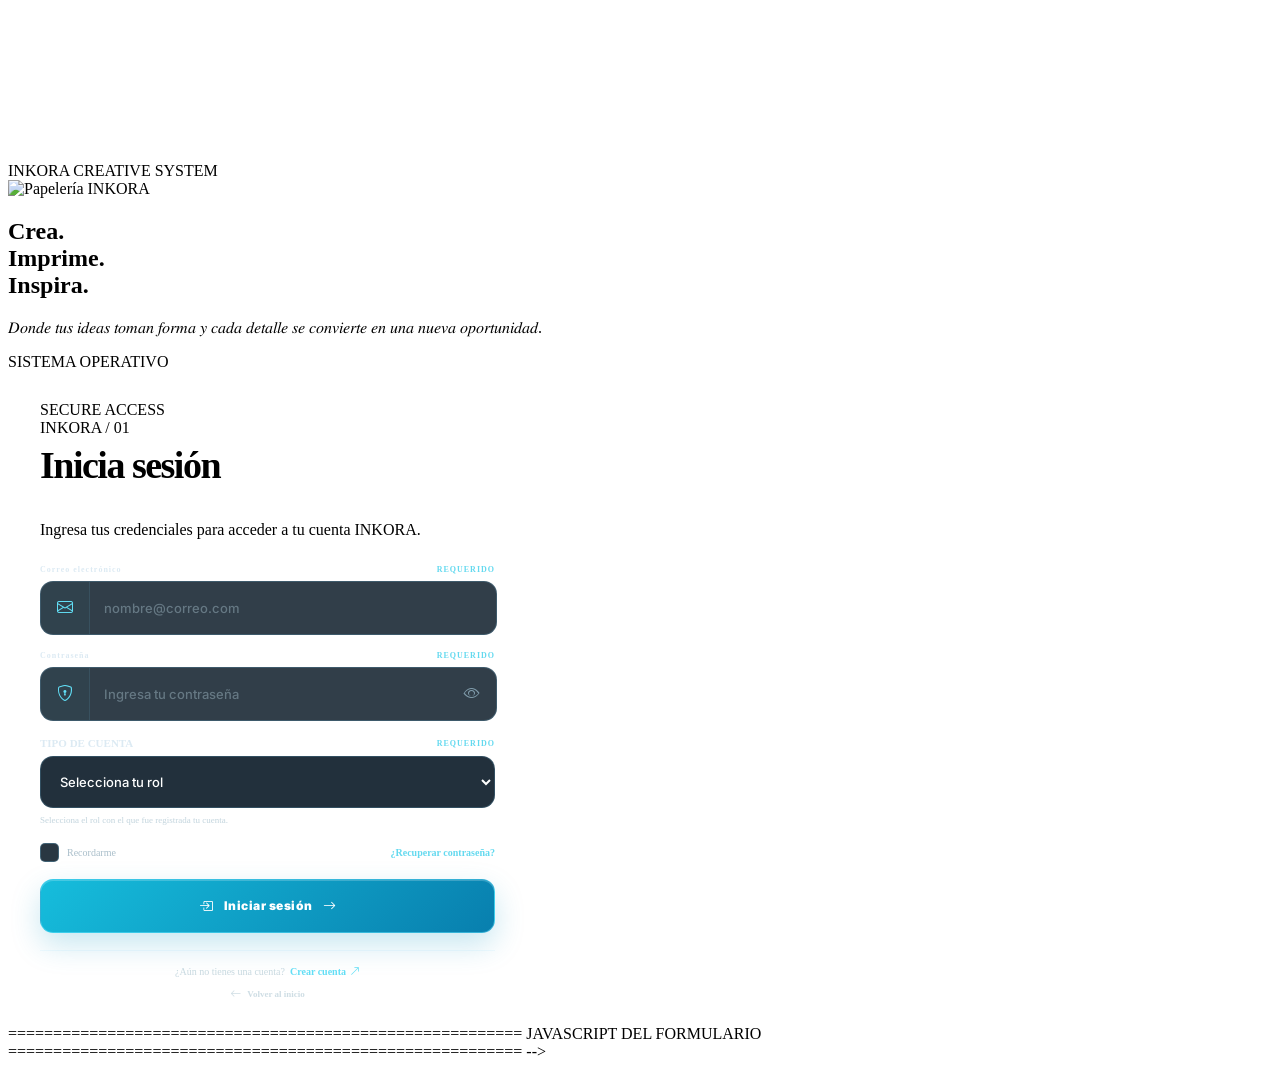
==== Vistas/Account/Login.html @ b0b5e4fa "LOGIN INKORA" ====
<!DOCTYPE html>

<html lang="es">

<head>

    <meta charset="utf-8" />

    <meta name="viewport" content="width=device-width, initial-scale=1.0" />

    <title>INKORA | Iniciar sesión</title>



    <link rel="preconnect" href="https://fonts.googleapis.com" />

    <link rel="preconnect" href="https://fonts.gstatic.com" />

    <link href="https://fonts.googleapis.com/css2?family=Inter:wght@400;500;600;700;800;900&display=swap"
        rel="stylesheet" />



    <link rel="stylesheet" href="https://cdn.jsdelivr.net/npm/bootstrap-icons@1.11.3/font/bootstrap-icons.min.css" />



    <link rel="stylesheet" href="../../Assets/css/login.css" />



    <style>
        .login-card {

            width: 100%;
            max-width: 455px;

            padding: 30px 32px 25px;

            border-radius: 24px;

        }



        .login-header {

            margin-bottom: 22px;

        }

        .login-header h1 {

            margin-top: 6px;

            font-size: 38px;

            font-weight: 900;

            letter-spacing: -1.5px;

        }

        .login-header p {

            margin-top: 8px;

            line-height: 1.55;

        }




        .login-success {

            display: flex;

            align-items: center;

            gap: 10px;

            margin-bottom: 18px;

            padding: 12px 14px;

            border-radius: 12px;

            background: rgba(34, 197, 94, .10);

            border: 1px solid rgba(34, 197, 94, .25);

            color: #bbf7d0;

            font-size: 12px;

        }




        .login-error {

            margin-bottom: 18px;

            padding: 12px 14px;

            border-radius: 12px;

            background: rgba(239, 68, 68, .10);

            border: 1px solid rgba(239, 68, 68, .25);

            color: #fecaca;

            font-size: 12px;

        }

        .login-error ul {

            margin: 0;

            padding-left: 18px;

        }




        .form-group {

            margin-bottom: 16px;

        }


        .form-group>label,
        .password-label-row label {

            display: flex;

            justify-content: space-between;

            align-items: center;

            width: 100%;

            margin-bottom: 7px;

            color: #dceaf3;

            font-size: 11px;

            font-weight: 800;

            letter-spacing: .3px;

        }


        .form-group>label span,
        .password-label-row label span {

            color: #63d9ef;

            font-size: 8px;

            font-weight: 800;

            letter-spacing: 1px;

        }




        .input-wrapper {

            position: relative;

            width: 100%;

            height: 52px;

            display: flex;

            align-items: center;

            overflow: hidden;

            border: 1px solid rgba(125, 211, 252, .19);

            border-radius: 13px;

            background: rgba(4, 20, 34, .82);

            transition: all .25s ease;

        }


        .input-wrapper:hover {

            border-color: rgba(125, 211, 252, .35);

        }


        .input-wrapper:focus-within {

            border-color: #31d8f5;

            box-shadow:
                0 0 0 3px rgba(49, 216, 245, .08),
                0 0 25px rgba(49, 216, 245, .07);

        }




        .input-icon-box {

            width: 48px;

            min-width: 48px;

            height: 100%;

            display: flex;

            align-items: center;

            justify-content: center;

            color: #62dff6;

            font-size: 16px;

            border-right: 1px solid rgba(125, 211, 252, .10);

            background: rgba(34, 211, 238, .025);

        }




        .input-content {

            flex: 1;

            height: 100%;

            display: flex;

            align-items: center;

        }


        .inkora-input {

            width: 100%;

            height: 100%;

            border: 0;

            outline: none;

            padding: 0 14px;

            background: transparent;

            color: #ffffff;

            font-family: "Inter", sans-serif;

            font-size: 13px;

            font-weight: 500;

        }


        .inkora-input::placeholder {

            color: rgba(174, 199, 211, .42);

        }




        .password-button {

            width: 48px;

            height: 100%;

            display: flex;

            align-items: center;

            justify-content: center;

            border: 0;

            background: transparent;

            color: #7f9baa;

            cursor: pointer;

            transition: .2s;

        }


        .password-button:hover {

            color: #61e1f7;

        }


        .password-button i {

            font-size: 16px;

        }



        .field-error {

            display: block;

            margin-top: 5px;

            color: #ff8e9f;

            font-size: 9px;

            font-weight: 600;

        }




        .role-box {

            margin-top: 4px;

            margin-bottom: 16px;

        }


        .role-box>label {

            display: flex;

            align-items: center;

            justify-content: space-between;

            margin-bottom: 7px;

            color: #dceaf3;

            font-size: 11px;

            font-weight: 800;

        }


        .role-box>label span:last-child {

            color: #63d9ef;

            font-size: 8px;

            letter-spacing: 1px;

        }


        .role-select {

            width: 100%;

            height: 52px;

            padding: 0 15px;

            border: 1px solid rgba(125, 211, 252, .19);

            border-radius: 13px;

            outline: none;

            background: rgba(4, 20, 34, .88);

            color: #ffffff;

            font-family: "Inter", sans-serif;

            font-size: 13px;

            font-weight: 500;

            cursor: pointer;

            transition: .25s;

        }


        .role-select:hover {

            border-color: rgba(125, 211, 252, .35);

        }


        .role-select:focus {

            border-color: #31d8f5;

            box-shadow: 0 0 0 3px rgba(49, 216, 245, .08);

        }


        .role-select option {

            background: #071b2d;

            color: white;

        }


        .role-help {

            display: block;

            margin-top: 6px;

            color: rgba(154, 184, 198, .60);

            font-size: 9px;

            line-height: 1.4;

        }



        .login-options {

            display: flex;

            align-items: center;

            justify-content: space-between;

            gap: 10px;

            margin-top: 2px;

            margin-bottom: 17px;

        }


        .remember-option {

            display: flex;

            align-items: center;

            gap: 8px;

            cursor: pointer;

            color: #a9beca;

            font-size: 10px;

            user-select: none;

        }


        .remember-checkbox {

            position: absolute;

            opacity: 0;

            pointer-events: none;

        }


        .custom-check {

            width: 17px;

            height: 17px;

            min-width: 17px;

            display: flex;

            align-items: center;

            justify-content: center;

            border: 1px solid rgba(125, 211, 252, .28);

            border-radius: 5px;

            background: rgba(4, 20, 34, .85);

            transition: .2s;

        }


        .custom-check i {

            display: none;

            color: #06141f;

            font-size: 11px;

            font-weight: 900;

        }


        .remember-checkbox:checked+.custom-check {

            border-color: #45dff8;

            background: #45dff8;

            box-shadow: 0 0 12px rgba(69, 223, 248, .20);

        }


        .remember-checkbox:checked+.custom-check i {

            display: block;

        }


        .remember-text {

            white-space: nowrap;

        }




        .forgot-password {

            color: #63d9ef;

            text-decoration: none;

            font-size: 10px;

            font-weight: 700;

            transition: .2s;

        }


        .forgot-password:hover {

            color: #ffffff;

            text-decoration: none;

        }




        .login-submit {

            position: relative;

            width: 100%;

            height: 54px;

            display: flex;

            align-items: center;

            justify-content: center;

            gap: 10px;

            overflow: hidden;

            border: 1px solid rgba(108, 229, 255, .45);

            border-radius: 13px;

            background:
                linear-gradient(135deg,
                    #16bddc,
                    #087fae);

            color: #ffffff;

            font-family: "Inter", sans-serif;

            font-size: 12px;

            font-weight: 900;

            letter-spacing: .5px;

            cursor: pointer;

            box-shadow:
                0 12px 30px rgba(0, 145, 190, .22),
                inset 0 1px 0 rgba(255, 255, 255, .20);

            transition: all .25s ease;

        }


        .login-submit::before {

            content: "";

            position: absolute;

            inset: 0;

            background:
                linear-gradient(100deg,
                    transparent 20%,
                    rgba(255, 255, 255, .16) 50%,
                    transparent 80%);

            transform: translateX(-100%);

            transition: .55s;

        }


        .login-submit:hover {

            transform: translateY(-2px);

            border-color: rgba(150, 240, 255, .75);

            box-shadow:
                0 16px 35px rgba(0, 145, 190, .32),
                0 0 25px rgba(49, 216, 245, .12);

        }


        .login-submit:hover::before {

            transform: translateX(100%);

        }


        .login-submit:active {

            transform: translateY(0);

        }


        .button-icon,
        .button-text,
        .button-arrow {

            position: relative;

            z-index: 2;

        }


        .button-icon {

            display: flex;

            align-items: center;

            justify-content: center;

            font-size: 14px;

        }


        .button-arrow {

            display: flex;

            align-items: center;

            justify-content: center;

            font-size: 13px;

        }




        .register-link {

            display: flex;

            align-items: center;

            justify-content: center;

            flex-wrap: wrap;

            gap: 5px;

            margin-top: 17px;

            padding-top: 15px;

            border-top: 1px solid rgba(125, 211, 252, .10);

            color: rgba(166, 193, 205, .62);

            font-size: 10px;

        }


        .register-link a {

            display: inline-flex;

            align-items: center;

            gap: 4px;

            color: #62dff6;

            text-decoration: none;

            font-weight: 800;

            transition: .2s;

        }


        .register-link a:hover {

            color: #ffffff;

        }




        .back-home {

            display: flex;

            align-items: center;

            justify-content: center;

            gap: 6px;

            margin-top: 11px;

            color: rgba(166, 193, 205, .55);

            text-decoration: none;

            font-size: 9px;

            font-weight: 600;

            transition: .2s;

        }


        .back-home:hover {

            color: #62dff6;

        }


        .back-home i {

            font-size: 11px;

        }



        .login-footer {

            margin-top: 13px;

            padding-top: 11px;

            border-top: 1px solid rgba(125, 211, 252, .07);

        }




        @media (max-width: 650px) {

            .login-card {

                max-width: 100%;

                padding: 26px 20px 22px;

            }

            .login-header h1 {

                font-size: 32px;

            }

        }


        @media (max-width: 430px) {

            .login-card {

                padding: 23px 17px 20px;

                border-radius: 20px;

            }

            .login-header h1 {

                font-size: 29px;

            }

            .input-wrapper,
            .role-select {

                height: 49px;

            }

            .login-submit {

                height: 51px;

            }

            .login-options {

                align-items: flex-start;

                flex-direction: column;

            }

        }
    </style>

</head>


<body>




    <div class="login-background">

        <video class="login-video" autoplay muted loop playsinline>

            <source src="../../Assets/videos/inkora.mp4" type="video/mp4" />

        </video>

    </div>


    <div class="login-overlay"></div>




    <main class="login-page">




        <section class="brand-panel">


            <div class="technical-label">

                <span class="technical-line"></span>

                <span>
                    INKORA CREATIVE SYSTEM
                </span>

            </div>


            <div class="brand-logo">

                <img src="../../Assets/img/logo-inkora.png" alt="Papelería INKORA" />

            </div>


            <div class="brand-line"></div>


            <div class="brand-content">

                <h2>

                    Crea<span>.</span><br />

                    Imprime<span>.</span><br />

                    Inspira<span>.</span>

                </h2>


                <p>

                    𝐷𝑜𝑛𝑑𝑒 𝑡𝑢𝑠 𝑖𝑑𝑒𝑎𝑠 𝑡𝑜𝑚𝑎𝑛 𝑓𝑜𝑟𝑚𝑎 𝑦 𝑐𝑎𝑑𝑎 𝑑𝑒𝑡𝑎𝑙𝑙𝑒
                    𝑠𝑒 𝑐𝑜𝑛𝑣𝑖𝑒𝑟𝑡𝑒 𝑒𝑛 𝑢𝑛𝑎 𝑛𝑢𝑒𝑣𝑎 𝑜𝑝𝑜𝑟𝑡𝑢𝑛𝑖𝑑𝑎𝑑.

                </p>

            </div>


            <div class="brand-status">

                <span class="status-light"></span>

                SISTEMA OPERATIVO

            </div>


        </section>




        <section class="login-form-area">


            <div class="login-card">




                <div class="access-header">

                    <div class="access-code">

                        <span class="access-dot"></span>

                        SECURE ACCESS

                    </div>

                    <span class="access-version">
                        INKORA / 01
                    </span>

                </div>


                <div class="login-header">


                    <h1>
                        Inicia sesión
                    </h1>

                    <p>
                        Ingresa tus credenciales para acceder
                        a tu cuenta INKORA.
                    </p>

                </div>




                <form id="loginForm" action="#" method="post" onsubmit="return false;">



                    <div class="form-group">


                        <label for="Correo">

                            <span style="color:#dceaf3;">
                                Correo electrónico
                            </span>

                            <span>
                                REQUERIDO
                            </span>

                        </label>


                        <div class="input-wrapper">


                            <div class="input-icon-box">

                                <i class="bi bi-envelope"></i>

                            </div>


                            <div class="input-content">

                                <input id="Correo" name="Correo" class="inkora-input" type="email" autocomplete="email"
                                    placeholder="nombre@correo.com" />

                            </div>


                        </div>


                    </div>




                    <div class="form-group">


                        <div class="password-label-row">


                            <label for="loginPassword">

                                <span style="color:#dceaf3;">
                                    Contraseña
                                </span>

                                <span>
                                    REQUERIDO
                                </span>

                            </label>


                        </div>


                        <div class="input-wrapper">


                            <div class="input-icon-box">

                                <i class="bi bi-shield-lock"></i>

                            </div>


                            <div class="input-content">

                                <input name="Contrasena" class="inkora-input" type="password" id="loginPassword"
                                    autocomplete="current-password" placeholder="Ingresa tu contraseña" />

                            </div>


                            <button type="button" id="togglePassword" class="password-button"
                                aria-label="Mostrar contraseña">

                                <i class="bi bi-eye" id="passwordIcon"></i>

                            </button>


                        </div>


                    </div>




                    <div class="role-box">


                        <label for="roleSelect">

                            <span>
                                TIPO DE CUENTA
                            </span>

                            <span>
                                REQUERIDO
                            </span>

                        </label>


                        <select id="roleSelect" name="IdRol" class="role-select">


                            <option value="">
                                Selecciona tu rol
                            </option>


                            <option value="1">
                                Administrador
                            </option>

                            <option value="2">
                                Proveedor
                            </option>

                            <option value="3">
                                Vendedor
                            </option>

                            <option value="4">
                                Usuario
                            </option>


                        </select>


                        <span id="roleHelp" class="role-help">

                            Selecciona el rol con el que fue registrada tu cuenta.

                        </span>


                    </div>




                    <div class="login-options">


                        <label class="remember-option">


                            <input type="checkbox" name="Recordarme" class="remember-checkbox" />


                            <span class="custom-check">

                                <i class="bi bi-check"></i>

                            </span>


                            <span class="remember-text">

                                Recordarme

                            </span>


                        </label>


                        <a href="#" class="forgot-password">

                            ¿Recuperar contraseña?

                        </a>


                    </div>




                    <button type="submit" class="login-submit">


                        <span class="button-icon">

                            <i class="bi bi-box-arrow-in-right"></i>

                        </span>


                        <span class="button-text">

                            Iniciar sesión

                        </span>


                        <span class="button-arrow">

                            <i class="bi bi-arrow-right"></i>

                        </span>


                    </button>


                </form>




                <div class="register-link">


                    <span>

                        ¿Aún no tienes una cuenta?

                    </span>


                    <a href="#">

                        Crear cuenta

                        <i class="bi bi-arrow-up-right"></i>

                    </a>


                </div>




                <a href="#" class="back-home">

                    <i class="bi bi-arrow-left"></i>

                    Volver al inicio

                </a>





        </section>


    </main>


    =========================================================
    JAVASCRIPT DEL FORMULARIO
    ========================================================= -->

    <script>


        /* =====================================================
           MOSTRAR / OCULTAR CONTRASEÑA
           ===================================================== */

        const password =
            document.getElementById("loginPassword");


        const toggle =
            document.getElementById("togglePassword");


        const icon =
            document.getElementById("passwordIcon");


        if (toggle && password && icon) {


            toggle.addEventListener("click", function () {


                if (password.type === "password") {


                    password.type = "text";


                    icon.classList.remove("bi-eye");

                    icon.classList.add("bi-eye-slash");


                    toggle.setAttribute(
                        "aria-label",
                        "Ocultar contraseña"
                    );


                }

                else {


                    password.type = "password";


                    icon.classList.remove("bi-eye-slash");

                    icon.classList.add("bi-eye");


                    toggle.setAttribute(
                        "aria-label",
                        "Mostrar contraseña"
                    );


                }


            });

        }




        const roleSelect =
            document.getElementById("roleSelect");


        const roleHelp =
            document.getElementById("roleHelp");


        if (roleSelect && roleHelp) {


            roleSelect.addEventListener(
                "change",
                function () {


                    const selected =
                        roleSelect.options[
                        roleSelect.selectedIndex
                        ];


                    const role =
                        selected
                            ? selected.text.trim().toLowerCase()
                            : "";


                    if (role === "proveedor") {


                        roleHelp.textContent =
                            "Accederás al dashboard correspondiente a tu proveedor.";


                    }

                    else if (role === "administrador") {


                        roleHelp.textContent =
                            "Accederás al panel administrativo de INKORA.";


                    }

                    else if (role === "vendedor") {


                        roleHelp.textContent =
                            "Accederás al área de gestión de ventas.";


                    }

                    else if (
                        role === "usuario" ||
                        role === "cliente"
                    ) {


                        roleHelp.textContent =
                            "Accederás al área principal de INKORA.";


                    }

                    else {


                        roleHelp.textContent =
                            "Selecciona el rol con el que fue registrada tu cuenta.";

                    }


                }
            );

        }


    </script>


</body>

</html>
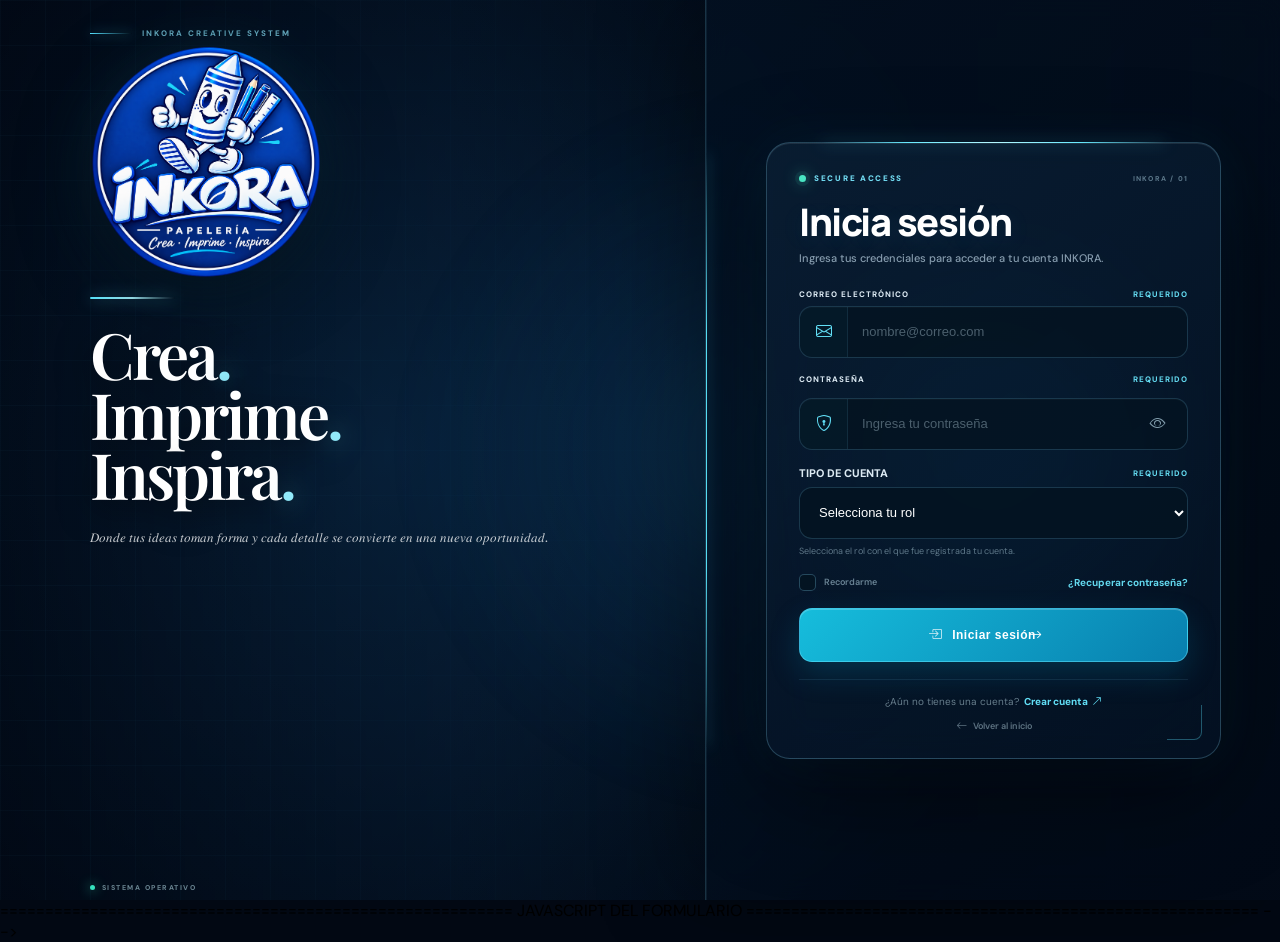
==== commit b8e67822: "Anexos + Script" ====
--- a/Vistas/Account/Login.html
+++ b/Vistas/Account/Login.html
@@ -10,20 +10,7 @@
 
     <title>INKORA | Iniciar sesión</title>
 
-
-
-    <link rel="preconnect" href="https://fonts.googleapis.com" />
-
-    <link rel="preconnect" href="https://fonts.gstatic.com" />
-
-    <link href="https://fonts.googleapis.com/css2?family=Inter:wght@400;500;600;700;800;900&display=swap"
-        rel="stylesheet" />
-
-
-
     <link rel="stylesheet" href="https://cdn.jsdelivr.net/npm/bootstrap-icons@1.11.3/font/bootstrap-icons.min.css" />
-
-
 
     <link rel="stylesheet" href="../../Assets/css/login.css" />
 
--- a/Assets/css/login.css
+++ b/Assets/css/login.css
@@ -0,0 +1,1543 @@
+﻿/* =========================================================
+   INKORA — PREMIUM FUTURE LOGIN
+   DARK GLASS / LUMINOUS INTERFACE
+   ========================================================= */
+
+@import url('https://fonts.googleapis.com/css2?family=DM+Sans:wght@400;500;600;700&family=Manrope:wght@400;500;600;700;800&family=Playfair+Display:wght@500;600;700&display=swap');
+
+
+/* =========================================================
+   RESET
+   ========================================================= */
+
+* {
+    margin: 0;
+    padding: 0;
+    box-sizing: border-box;
+}
+
+html,
+body {
+    width: 100%;
+    height: 100%;
+}
+
+body {
+    overflow: hidden;
+    font-family: "DM Sans", Arial, sans-serif;
+    background: #020813;
+}
+
+
+/* =========================================================
+   VIDEO
+   ========================================================= */
+
+.login-background {
+    position: fixed;
+    inset: 0;
+    z-index: 0;
+    overflow: hidden;
+    background: radial-gradient( circle at 30% 50%, #0a3155, #020813 65% );
+}
+
+.login-video {
+    position: absolute;
+    inset: 0;
+    width: 100%;
+    height: 100%;
+    object-fit: cover;
+    object-position: center;
+    filter: brightness(.48) contrast(1.12) saturate(1.18) blur(.15px);
+    transform: scale(1.025);
+}
+
+
+/* =========================================================
+   OSCURECER VIDEO
+   ========================================================= */
+
+.login-overlay {
+    position: fixed;
+    inset: 0;
+    z-index: 1;
+    pointer-events: none;
+    background: linear-gradient( 90deg, rgba(1,8,20,.72) 0%, rgba(2,14,31,.43) 35%, rgba(1,8,20,.20) 63%, rgba(1,8,20,.48) 100% );
+    backdrop-filter: saturate(.92);
+}
+
+
+/* =========================================================
+   LUZ AMBIENTAL
+   ========================================================= */
+
+.login-page::before {
+    content: "";
+    position: fixed;
+    z-index: 2;
+    width: 700px;
+    height: 700px;
+    right: 170px;
+    top: 50%;
+    transform: translateY(-50%);
+    border-radius: 50%;
+    background: radial-gradient( circle, rgba(31,157,224,.17) 0%, rgba(18,111,181,.09) 32%, transparent 70% );
+    filter: blur(30px);
+    pointer-events: none;
+    animation: ambientLight 7s ease-in-out infinite;
+}
+
+@keyframes ambientLight {
+
+    0%, 100% {
+        opacity: .65;
+        transform: translateY(-50%) scale(1);
+    }
+
+    50% {
+        opacity: 1;
+        transform: translateY(-50%) scale(1.12);
+    }
+}
+
+
+/* =========================================================
+   GRID FUTURISTA
+   ========================================================= */
+
+.login-page::after {
+    content: "";
+    position: fixed;
+    inset: 0;
+    z-index: 2;
+    pointer-events: none;
+    opacity: .075;
+    background-image: linear-gradient( rgba(104,213,255,.4) 1px, transparent 1px ), linear-gradient( 90deg, rgba(104,213,255,.4) 1px, transparent 1px );
+    background-size: 45px 45px;
+    mask-image: linear-gradient( 90deg, black 0%, transparent 75% );
+}
+
+
+/* =========================================================
+   ESTRUCTURA
+   ========================================================= */
+
+.login-page {
+    position: relative;
+    z-index: 3;
+    width: 100%;
+    height: 100vh;
+    display: grid;
+    grid-template-columns: minmax(0, 1fr) 575px;
+}
+
+
+/* =========================================================
+   PANEL IZQUIERDO
+   ========================================================= */
+
+.brand-panel {
+    position: relative;
+    height: 100vh;
+    padding: 28px clamp(55px, 7vw, 110px) 30px;
+    color: white;
+    overflow: hidden;
+}
+
+
+/* =========================================================
+   ETIQUETA
+   ========================================================= */
+
+.technical-label {
+    display: flex;
+    align-items: center;
+    gap: 10px;
+    color: rgba(137,225,248,.75);
+    font-size: 8px;
+    font-weight: 800;
+    letter-spacing: 2px;
+    text-transform: uppercase;
+}
+
+.technical-line {
+    width: 42px;
+    height: 1px;
+    background: linear-gradient( 90deg, #55e2ff, transparent );
+    box-shadow: 0 0 12px rgba(72,219,255,.8);
+}
+
+
+/* =========================================================
+   LOGO
+   ========================================================= */
+
+.brand-logo {
+    position: relative;
+    z-index: 5;
+    width: 335px;
+    max-width: 45%;
+    margin-top: 4px;
+}
+
+    .brand-logo img {
+        display: block;
+        width: 100%;
+        filter: drop-shadow( 0 15px 35px rgba(0,0,0,.65) ) drop-shadow( 0 0 20px rgba(31,159,226,.16) );
+    }
+
+
+/* =========================================================
+   LINEA
+   ========================================================= */
+
+.brand-line {
+    width: 85px;
+    height: 2px;
+    margin-top: 18px;
+    margin-bottom: 25px;
+    border-radius: 50px;
+    background: linear-gradient( 90deg, #57e8ff, #a8f5ff, transparent );
+    box-shadow: 0 0 15px rgba(83,225,255,.65);
+}
+
+
+/* =========================================================
+   TITULO IZQUIERDO
+   ========================================================= */
+
+.brand-content {
+    position: relative;
+    z-index: 5;
+    max-width: 610px;
+}
+
+    .brand-content h2 {
+        font-family: "Playfair Display", Georgia, serif;
+        font-size: clamp(55px, 5vw, 82px);
+        line-height: .94;
+        font-weight: 600;
+        letter-spacing: -3px;
+        color: white;
+        text-shadow: 0 8px 35px rgba(0,0,0,.65);
+    }
+
+        .brand-content h2 span {
+            color: #91eafa;
+            text-shadow: 0 0 25px rgba(91,225,255,.55);
+        }
+
+    .brand-content p {
+        max-width: 570px;
+        margin-top: 23px;
+        color: rgba(255,255,255,.78);
+        font-size: 13px;
+        line-height: 1.75;
+        font-weight: 500;
+    }
+
+
+/* =========================================================
+   CARDS INFERIORES
+   ========================================================= */
+
+.brand-features {
+    position: absolute;
+    left: clamp(55px, 7vw, 110px);
+    right: 35px;
+    bottom: 27px;
+    display: flex;
+    gap: 12px;
+    z-index: 8;
+}
+
+.feature-card {
+    flex: 1;
+    min-height: 69px;
+    display: flex;
+    align-items: center;
+    gap: 11px;
+    padding: 10px 13px;
+    border: 1px solid rgba(137,221,244,.18);
+    border-radius: 14px;
+    background: rgba(2,20,39,.43);
+    backdrop-filter: blur(16px);
+    -webkit-backdrop-filter: blur(16px);
+    box-shadow: inset 0 1px rgba(255,255,255,.05), 0 15px 40px rgba(0,0,0,.25);
+}
+
+.feature-icon {
+    width: 40px;
+    height: 40px;
+    flex: 0 0 40px;
+    display: flex;
+    align-items: center;
+    justify-content: center;
+    border: 1px solid rgba(89,220,250,.32);
+    border-radius: 10px;
+    color: #82e7fb;
+    background: rgba(44,164,210,.09);
+    box-shadow: inset 0 0 15px rgba(75,215,247,.05);
+}
+
+.feature-text {
+    display: flex;
+    flex-direction: column;
+    gap: 3px;
+}
+
+    .feature-text strong {
+        color: white;
+        font-size: 12px;
+        font-weight: 800;
+    }
+
+    .feature-text span {
+        color: rgba(255,255,255,.46);
+        font-size: 8px;
+        font-weight: 600;
+    }
+
+
+/* =========================================================
+   STATUS
+   ========================================================= */
+
+.brand-status {
+    position: absolute;
+    left: clamp(55px, 7vw, 110px);
+    bottom: 8px;
+    display: flex;
+    align-items: center;
+    gap: 7px;
+    color: rgba(191,232,242,.55);
+    font-size: 7px;
+    font-weight: 800;
+    letter-spacing: 1.5px;
+}
+
+.status-light {
+    width: 5px;
+    height: 5px;
+    border-radius: 50%;
+    background: #36e2bd;
+    box-shadow: 0 0 12px rgba(54,226,189,.9);
+}
+
+
+/* =========================================================
+   PANEL LOGIN
+   ========================================================= */
+
+.login-form-area {
+    position: relative;
+    z-index: 10;
+    height: 100vh;
+    display: flex;
+    align-items: center;
+    justify-content: center;
+    padding: 35px 45px;
+    overflow: hidden;
+    background: linear-gradient( 135deg, rgba(3,17,34,.79), rgba(3,12,26,.63) );
+    border-left: 1px solid rgba(126,220,248,.18);
+    box-shadow: -25px 0 80px rgba(0,0,0,.28), inset 1px 0 rgba(128,225,250,.08);
+    backdrop-filter: blur(14px);
+    -webkit-backdrop-filter: blur(14px);
+}
+
+
+    /* =========================================================
+   LUZ EN EL PANEL
+   ========================================================= */
+
+    .login-form-area::before {
+        content: "";
+        position: absolute;
+        width: 480px;
+        height: 480px;
+        top: 50%;
+        left: 50%;
+        transform: translate(-50%, -50%);
+        border-radius: 50%;
+        background: radial-gradient( circle, rgba(18,160,230,.14), transparent 67% );
+        filter: blur(20px);
+        pointer-events: none;
+        animation: panelGlow 5s ease-in-out infinite;
+    }
+
+@keyframes panelGlow {
+
+    0%, 100% {
+        opacity: .6;
+    }
+
+    50% {
+        opacity: 1;
+    }
+}
+
+
+/* =========================================================
+   LINEA LUMINOSA LATERAL
+   ========================================================= */
+
+.login-form-area::after {
+    content: "";
+    position: absolute;
+    left: 0;
+    top: 17%;
+    width: 1px;
+    height: 66%;
+    background: linear-gradient( transparent, #5ae8ff 30%, #5ae8ff 70%, transparent );
+    box-shadow: 0 0 14px rgba(83,225,255,.8);
+}
+
+
+/* =========================================================
+   TARJETA PRINCIPAL
+   ========================================================= */
+
+.login-card {
+    position: relative;
+    z-index: 5;
+    width: 100%;
+    max-width: 440px;
+    padding: 30px 30px 25px;
+    border: 1px solid rgba(133,211,239,.25);
+    border-radius: 27px;
+    background: linear-gradient( 145deg, rgba(10,31,52,.84), rgba(4,19,36,.72) );
+    backdrop-filter: blur(26px) saturate(135%);
+    -webkit-backdrop-filter: blur(26px) saturate(135%);
+    box-shadow: 0 35px 100px rgba(0,0,0,.48), 0 0 55px rgba(22,153,212,.09), inset 0 1px rgba(255,255,255,.09);
+    animation: loginCardIn .8s cubic-bezier(.2,.75,.2,1) both;
+}
+
+@keyframes loginCardIn {
+
+    from {
+        opacity: 0;
+        transform: translateY(25px) scale(.97);
+    }
+
+    to {
+        opacity: 1;
+        transform: translateY(0) scale(1);
+    }
+}
+
+
+/* =========================================================
+   BORDE LUMINOSO SUPERIOR
+   ========================================================= */
+
+.login-card::before {
+    content: "";
+    position: absolute;
+    top: -1px;
+    left: 12%;
+    width: 76%;
+    height: 1px;
+    background: linear-gradient( 90deg, transparent, #67eaff, #b4f7ff, #67eaff, transparent );
+    box-shadow: 0 0 15px rgba(90,225,255,.75);
+}
+
+
+/* =========================================================
+   ESQUINAS DECORATIVAS
+   ========================================================= */
+
+.login-card::after {
+    content: "";
+    position: absolute;
+    right: 18px;
+    bottom: 18px;
+    width: 34px;
+    height: 34px;
+    border-right: 1px solid rgba(90,224,251,.35);
+    border-bottom: 1px solid rgba(90,224,251,.35);
+    border-radius: 0 0 8px 0;
+    pointer-events: none;
+}
+
+
+/* =========================================================
+   ACCESS HEADER
+   ========================================================= */
+
+.access-header {
+    display: flex;
+    align-items: center;
+    justify-content: space-between;
+    margin-bottom: 19px;
+}
+
+.access-code {
+    display: flex;
+    align-items: center;
+    gap: 8px;
+    color: #71dbf1;
+    font-size: 8px;
+    font-weight: 900;
+    letter-spacing: 1.7px;
+}
+
+.access-dot {
+    width: 7px;
+    height: 7px;
+    border-radius: 50%;
+    background: #49e5c3;
+    box-shadow: 0 0 0 4px rgba(73,229,195,.08), 0 0 15px rgba(73,229,195,.75);
+    animation: statusPulse 2.3s ease-in-out infinite;
+}
+
+@keyframes statusPulse {
+
+    0%, 100% {
+        opacity: 1;
+        transform: scale(1);
+    }
+
+    50% {
+        opacity: .5;
+        transform: scale(.75);
+    }
+}
+
+.access-version {
+    color: rgba(159,194,213,.56);
+    font-size: 7px;
+    font-weight: 800;
+    letter-spacing: 1.2px;
+}
+
+
+/* =========================================================
+   TITULO
+   ========================================================= */
+
+.login-header h1 {
+    color: #ffffff;
+    font-family: "Manrope", sans-serif;
+    font-size: 40px;
+    line-height: 1.05;
+    font-weight: 800;
+    letter-spacing: -2px;
+    text-shadow: 0 4px 25px rgba(85,209,244,.10);
+}
+
+.login-header p {
+    max-width: 390px;
+    margin-top: 11px;
+    color: rgba(184,208,224,.72);
+    font-size: 11px;
+    line-height: 1.7;
+    font-weight: 500;
+}
+
+
+/* =========================================================
+   LINEA
+   ========================================================= */
+
+.header-line {
+    position: relative;
+    width: 100%;
+    height: 1px;
+    margin: 19px 0 20px;
+    background: rgba(147,192,211,.12);
+}
+
+    .header-line span {
+        position: absolute;
+        left: 0;
+        top: -1px;
+        width: 70px;
+        height: 2px;
+        background: linear-gradient( 90deg, #58e7ff, transparent );
+        box-shadow: 0 0 14px rgba(88,231,255,.8);
+    }
+
+
+/* =========================================================
+   FORM GROUP
+   ========================================================= */
+
+.form-group {
+    margin-bottom: 16px;
+}
+
+    .form-group > label,
+    .password-label-row label {
+        display: flex;
+        align-items: center;
+        justify-content: space-between;
+        margin-bottom: 7px;
+        color: #d4e6f1;
+        font-size: 9px;
+        font-weight: 900;
+        letter-spacing: .8px;
+        text-transform: uppercase;
+    }
+
+        .form-group > label span,
+        .password-label-row label span {
+            color: rgba(134,170,190,.56);
+            font-size: 7px;
+            letter-spacing: 1px;
+        }
+
+
+/* =========================================================
+   PASSWORD ROW
+   ========================================================= */
+
+.password-label-row {
+    display: flex;
+    align-items: center;
+    justify-content: space-between;
+    margin-bottom: 7px;
+}
+
+    .password-label-row label {
+        margin-bottom: 0;
+    }
+
+.forgot-password {
+    color: #62cfee;
+    font-size: 8px;
+    font-weight: 800;
+    text-decoration: none;
+    transition: .2s ease;
+}
+
+    .forgot-password:hover {
+        color: #b0f3ff;
+        text-shadow: 0 0 10px rgba(94,222,249,.4);
+    }
+
+
+/* =========================================================
+   INPUT
+   ========================================================= */
+
+.input-wrapper {
+    position: relative;
+    width: 100%;
+    height: 54px;
+    display: flex;
+    align-items: center;
+    border: 1px solid rgba(129,184,209,.19);
+    border-radius: 13px;
+    background: rgba(0,10,23,.40);
+    box-shadow: inset 0 1px rgba(255,255,255,.025);
+    transition: border-color .25s ease, background .25s ease, box-shadow .25s ease, transform .25s ease;
+}
+
+    .input-wrapper:hover {
+        border-color: rgba(104,203,235,.34);
+        background: rgba(4,21,39,.52);
+    }
+
+    .input-wrapper:focus-within {
+        border-color: rgba(81,213,247,.72);
+        background: rgba(2,18,34,.72);
+        box-shadow: 0 0 0 3px rgba(64,201,238,.07), 0 0 25px rgba(46,175,220,.10), inset 0 1px rgba(255,255,255,.04);
+        transform: translateY(-1px);
+    }
+
+
+/* =========================================================
+   ICONO INPUT
+   ========================================================= */
+
+.input-icon-box {
+    width: 48px;
+    height: 100%;
+    flex: 0 0 48px;
+    display: flex;
+    align-items: center;
+    justify-content: center;
+    color: #7596aa;
+    font-size: 15px;
+    border-right: 1px solid rgba(129,184,209,.10);
+    transition: .25s ease;
+}
+
+.input-wrapper:focus-within .input-icon-box {
+    color: #65dcf7;
+    border-color: rgba(101,220,247,.17);
+    text-shadow: 0 0 12px rgba(101,220,247,.5);
+}
+
+
+/* =========================================================
+   INPUT TEXT
+   ========================================================= */
+
+.input-content {
+    flex: 1;
+    height: 100%;
+    min-width: 0;
+}
+
+.inkora-input {
+    width: 100%;
+    height: 100%;
+    padding: 0 13px;
+    border: none !important;
+    outline: none !important;
+    background: transparent !important;
+    color: #e8f8ff;
+    font-family: "DM Sans", sans-serif;
+    font-size: 12px;
+    font-weight: 600;
+}
+
+    .inkora-input::placeholder {
+        color: rgba(142,175,194,.62);
+        opacity: 1;
+    }
+
+
+/* =========================================================
+   INPUT STATE
+   ========================================================= */
+
+.input-state {
+    width: 36px;
+    display: flex;
+    align-items: center;
+    justify-content: center;
+    color: rgba(148,184,201,.40);
+    font-size: 11px;
+}
+
+
+/* =========================================================
+   PASSWORD BUTTON
+   ========================================================= */
+
+.password-button {
+    width: 38px;
+    height: 38px;
+    margin-right: 5px;
+    display: flex;
+    align-items: center;
+    justify-content: center;
+    border: none;
+    border-radius: 8px;
+    background: transparent;
+    color: #7596aa;
+    cursor: pointer;
+    font-size: 14px;
+    transition: .2s ease;
+}
+
+    .password-button:hover {
+        color: #69ddf7;
+        background: rgba(88,210,240,.08);
+        box-shadow: 0 0 15px rgba(76,211,242,.08);
+    }
+
+
+/* =========================================================
+   SELECT
+   ========================================================= */
+
+.role-select-wrapper {
+    position: relative;
+}
+
+.login-select {
+    appearance: none !important;
+    -webkit-appearance: none !important;
+    cursor: pointer;
+    padding-right: 40px !important;
+}
+
+    .login-select option {
+        color: #dceef7;
+        background: #07182b;
+    }
+
+.select-arrow {
+    width: 40px;
+    display: flex;
+    align-items: center;
+    justify-content: center;
+    color: #7698ad;
+    pointer-events: none;
+    font-size: 11px;
+}
+
+
+/* =========================================================
+   ERRORES
+   ========================================================= */
+
+.field-error {
+    display: block;
+    margin-top: 4px;
+    color: #ff8292;
+    font-size: 8px;
+    font-weight: 700;
+}
+
+    .field-error:empty {
+        display: none;
+    }
+
+
+/* =========================================================
+   RECORDAR
+   ========================================================= */
+
+.login-options {
+    margin: 0 0 15px;
+}
+
+.remember-option {
+    position: relative;
+    display: flex;
+    align-items: center;
+    gap: 8px;
+    cursor: pointer;
+    user-select: none;
+}
+
+.remember-checkbox {
+    position: absolute;
+    opacity: 0;
+}
+
+.custom-check {
+    width: 17px;
+    height: 17px;
+    flex: 0 0 17px;
+    display: flex;
+    align-items: center;
+    justify-content: center;
+    border: 1px solid rgba(130,180,204,.34);
+    border-radius: 5px;
+    background: rgba(0,10,23,.40);
+    color: transparent;
+    font-size: 9px;
+    transition: .2s ease;
+}
+
+.remember-checkbox:checked + .custom-check {
+    border-color: #4edcf8;
+    background: #117db5;
+    color: white;
+    box-shadow: 0 0 15px rgba(50,206,243,.20);
+}
+
+.remember-text {
+    color: rgba(158,188,204,.66);
+    font-size: 9px;
+    font-weight: 600;
+}
+
+
+/* =========================================================
+   BOTÓN PRINCIPAL
+   ========================================================= */
+
+.login-submit {
+    position: relative;
+    width: 100%;
+    height: 57px;
+    display: flex;
+    align-items: center;
+    justify-content: center;
+    gap: 9px;
+    overflow: hidden;
+    border: 1px solid rgba(143,239,255,.34);
+    border-radius: 13px;
+    background: linear-gradient( 110deg, #07539b, #0879bb 48%, #18a4dc );
+    color: white;
+    font-family: "Manrope", sans-serif;
+    font-size: 11px;
+    font-weight: 800;
+    letter-spacing: .2px;
+    cursor: pointer;
+    box-shadow: 0 12px 30px rgba(0,117,190,.25), 0 0 30px rgba(16,166,220,.08);
+    transition: .25s ease;
+}
+
+    .login-submit:hover {
+        transform: translateY(-2px);
+        box-shadow: 0 18px 42px rgba(0,126,204,.32), 0 0 30px rgba(40,195,240,.16);
+        filter: brightness(1.08);
+    }
+
+    .login-submit:active {
+        transform: translateY(0);
+    }
+
+    .login-submit:disabled {
+        opacity: .72;
+        cursor: wait;
+    }
+
+
+/* =========================================================
+   BRILLO DEL BOTON
+   ========================================================= */
+
+.button-shine {
+    position: absolute;
+    top: 0;
+    left: -120%;
+    width: 65%;
+    height: 100%;
+    background: linear-gradient( 100deg, transparent, rgba(255,255,255,.20), transparent );
+    transform: skewX(-20deg);
+    transition: left .8s ease;
+}
+
+.login-submit:hover .button-shine {
+    left: 150%;
+}
+
+.button-icon {
+    position: relative;
+    z-index: 2;
+    opacity: .75;
+}
+
+.button-text {
+    position: relative;
+    z-index: 2;
+}
+
+.button-arrow {
+    position: absolute;
+    right: 17px;
+    font-size: 17px;
+}
+
+
+/* =========================================================
+   REGISTRO
+   ========================================================= */
+
+.register-section {
+    margin-top: 17px;
+}
+
+.register-question {
+    display: flex;
+    justify-content: center;
+    margin-bottom: 8px;
+    color: rgba(155,186,202,.58);
+    font-size: 9px;
+    font-weight: 600;
+}
+
+.register-button {
+    position: relative;
+    width: 100%;
+    height: 49px;
+    display: flex;
+    align-items: center;
+    justify-content: center;
+    gap: 8px;
+    border: 1px solid rgba(122,190,215,.22);
+    border-radius: 11px;
+    background: rgba(5,24,43,.45);
+    color: #72d5f1;
+    text-decoration: none;
+    font-size: 10px;
+    font-weight: 800;
+    transition: .25s ease;
+    box-shadow: inset 0 1px rgba(255,255,255,.025);
+}
+
+    .register-button:hover {
+        border-color: rgba(96,218,247,.52);
+        background: rgba(23,102,139,.16);
+        color: #b1f1ff;
+        transform: translateY(-2px);
+        box-shadow: 0 10px 30px rgba(27,160,208,.10), 0 0 25px rgba(62,206,241,.06);
+    }
+
+.register-icon {
+    width: 27px;
+    height: 27px;
+    display: flex;
+    align-items: center;
+    justify-content: center;
+    border: 1px solid rgba(92,213,242,.16);
+    border-radius: 7px;
+    background: rgba(53,181,220,.08);
+    color: #6bdcf5;
+    font-size: 12px;
+}
+
+.register-arrow {
+    position: absolute;
+    right: 15px;
+    color: rgba(145,194,211,.62);
+    font-size: 13px;
+}
+
+
+/* =========================================================
+   VOLVER AL INICIO
+   ========================================================= */
+
+.back-home {
+    width: max-content;
+    margin: 13px auto 0;
+    display: flex;
+    align-items: center;
+    justify-content: center;
+    gap: 7px;
+    color: rgba(157,190,205,.65);
+    text-decoration: none;
+    font-size: 9px;
+    font-weight: 700;
+    transition: .25s ease;
+}
+
+    .back-home:hover {
+        color: #77e1fa;
+        transform: translateX(-3px);
+        text-shadow: 0 0 12px rgba(87,219,247,.35);
+    }
+
+.back-icon {
+    width: 23px;
+    height: 23px;
+    display: flex;
+    align-items: center;
+    justify-content: center;
+    border: 1px solid rgba(125,183,205,.20);
+    border-radius: 50%;
+    background: rgba(8,28,47,.45);
+    font-size: 10px;
+}
+
+
+/* =========================================================
+   SEGURIDAD
+   ========================================================= */
+
+.security-footer {
+    margin-top: 16px;
+    padding-top: 12px;
+    border-top: 1px solid rgba(128,178,199,.10);
+    display: flex;
+    align-items: center;
+    justify-content: center;
+    gap: 9px;
+    color: rgba(155,189,205,.55);
+}
+
+.security-icon {
+    width: 27px;
+    height: 27px;
+    display: flex;
+    align-items: center;
+    justify-content: center;
+    border: 1px solid rgba(67,218,190,.16);
+    border-radius: 8px;
+    background: rgba(32,184,153,.07);
+    color: #53ddbd;
+    font-size: 13px;
+    box-shadow: 0 0 16px rgba(47,213,178,.05);
+}
+
+.security-footer div:last-child {
+    display: flex;
+    flex-direction: column;
+    gap: 2px;
+}
+
+.security-footer strong {
+    color: rgba(190,218,229,.70);
+    font-size: 8px;
+    font-weight: 800;
+}
+
+.security-footer span {
+    color: rgba(143,177,193,.48);
+    font-size: 7px;
+}
+
+
+/* =========================================================
+   VALIDATION
+   ========================================================= */
+
+.validation-summary {
+    margin-bottom: 14px;
+    padding: 10px 12px;
+    border: 1px solid rgba(255,105,126,.25);
+    border-radius: 10px;
+    background: rgba(105,16,32,.24);
+    color: #ff9aaa;
+    font-size: 9px;
+}
+
+.validation-title {
+    display: flex;
+    align-items: center;
+    gap: 6px;
+    margin-bottom: 4px;
+    font-weight: 800;
+}
+
+
+/* =========================================================
+   PANTALLAS GRANDES
+   ========================================================= */
+
+@media (min-width: 1500px) {
+
+    .login-page {
+        grid-template-columns: minmax(0,1fr) 610px;
+    }
+
+    .login-form-area {
+        padding: 35px 60px;
+    }
+
+    .login-card {
+        max-width: 455px;
+    }
+}
+
+
+/* =========================================================
+   TABLET
+   ========================================================= */
+
+@media (max-width: 1100px) {
+
+    .login-page {
+        grid-template-columns: minmax(0,1fr) 520px;
+    }
+
+    .brand-panel {
+        padding-left: 55px;
+    }
+
+    .brand-features {
+        left: 55px;
+    }
+
+    .brand-status {
+        left: 55px;
+    }
+}
+
+
+/* =========================================================
+   TABLET PEQUEÑA
+   ========================================================= */
+
+@media (max-width: 900px) {
+
+    html,
+    body {
+        overflow-y: auto;
+    }
+
+    .login-page {
+        height: auto;
+        min-height: 100vh;
+        display: flex;
+        flex-direction: column;
+    }
+
+    .brand-panel {
+        height: 520px;
+        min-height: 520px;
+        padding: 28px 45px 110px;
+    }
+
+    .brand-logo {
+        width: 280px;
+    }
+
+    .brand-features {
+        left: 45px;
+        right: 45px;
+    }
+
+    .brand-status {
+        left: 45px;
+    }
+
+    .login-form-area {
+        height: auto;
+        min-height: 720px;
+        padding: 55px 30px;
+        border-left: none;
+        border-top: 1px solid rgba(100,210,240,.18);
+        border-radius: 30px 30px 0 0;
+    }
+}
+
+
+/* =========================================================
+   CELULAR
+   ========================================================= */
+
+@media (max-width: 650px) {
+
+    .brand-panel {
+        height: 490px;
+        min-height: 490px;
+        padding: 23px 24px 105px;
+    }
+
+    .brand-logo {
+        width: 230px;
+    }
+
+    .brand-content h2 {
+        font-size: 46px;
+    }
+
+    .brand-content p {
+        font-size: 11px;
+    }
+
+    .brand-features {
+        left: 24px;
+        right: 24px;
+        gap: 7px;
+    }
+
+    .feature-card {
+        padding: 8px;
+    }
+
+    .feature-icon {
+        width: 34px;
+        height: 34px;
+        flex-basis: 34px;
+    }
+
+    .feature-text strong {
+        font-size: 9px;
+    }
+
+    .feature-text span {
+        display: none;
+    }
+
+    .brand-status {
+        left: 24px;
+    }
+
+    .login-form-area {
+        padding: 40px 18px 50px;
+    }
+
+    .login-card {
+        padding: 24px 19px 22px;
+        border-radius: 22px;
+    }
+
+    .login-header h1 {
+        font-size: 34px;
+    }
+}
+
+
+/* =========================================================
+   CELULAR MUY PEQUEÑO
+   ========================================================= */
+
+@media (max-width: 430px) {
+
+    .brand-panel {
+        height: 450px;
+        min-height: 450px;
+        padding: 18px;
+    }
+
+    .brand-logo {
+        width: 200px;
+    }
+
+    .brand-content h2 {
+        font-size: 39px;
+    }
+
+    .brand-content p {
+        display: none;
+    }
+
+    .brand-features {
+        left: 18px;
+        right: 18px;
+    }
+}
+
+
+/* =========================================================
+   PANTALLAS BAJAS
+   ========================================================= */
+
+@media (min-width: 901px) and (max-height: 800px) {
+
+    .brand-panel {
+        padding-top: 15px;
+    }
+
+    .brand-logo {
+        width: 285px;
+    }
+
+    .brand-line {
+        margin-top: 13px;
+        margin-bottom: 18px;
+    }
+
+    .brand-content h2 {
+        font-size: 59px;
+    }
+
+    .brand-content p {
+        margin-top: 13px;
+    }
+
+    .brand-features {
+        bottom: 17px;
+    }
+
+    .login-card {
+        padding: 22px 25px 19px;
+    }
+
+    .access-header {
+        margin-bottom: 11px;
+    }
+
+    .login-header h1 {
+        font-size: 35px;
+    }
+
+    .login-header p {
+        margin-top: 7px;
+    }
+
+    .header-line {
+        margin: 13px 0 14px;
+    }
+
+    .form-group {
+        margin-bottom: 10px;
+    }
+
+    .input-wrapper {
+        height: 48px;
+    }
+
+    .login-options {
+        margin-bottom: 10px;
+    }
+
+    .login-submit {
+        height: 51px;
+    }
+
+    .register-section {
+        margin-top: 10px;
+    }
+
+    .register-button {
+        height: 43px;
+    }
+
+    .back-home {
+        margin-top: 8px;
+    }
+
+    .security-footer {
+        margin-top: 9px;
+        padding-top: 8px;
+    }
+    .simple-login {
+        min-height: 100vh;
+        position: relative;
+        z-index: 5;
+        display: flex;
+        align-items: center;
+        justify-content: center;
+        padding: 30px;
+    }
+
+    .simple-login-card {
+        width: 100%;
+        max-width: 430px;
+        background: rgba(255,255,255,.97);
+        border-radius: 22px;
+        padding: 38px;
+        box-shadow: 0 30px 80px rgba(0,0,0,.35);
+    }
+
+    .simple-brand {
+        text-align: center;
+        margin-bottom: 22px;
+    }
+
+        .simple-brand img {
+            width: 150px;
+            max-height: 75px;
+            object-fit: contain;
+        }
+
+    .login-label {
+        display: block;
+        color: #e30613;
+        font-size: 9px;
+        font-weight: 900;
+        letter-spacing: 2.5px;
+        margin-bottom: 9px;
+    }
+
+    .simple-login-card h1 {
+        margin: 0;
+        color: #161a20;
+        font-family: "Manrope", sans-serif;
+        font-size: 35px;
+        font-weight: 900;
+    }
+
+    .login-description {
+        color: #7b8491;
+        font-size: 11px;
+        line-height: 1.6;
+        margin: 8px 0 25px;
+    }
+
+    .simple-field {
+        margin-bottom: 18px;
+    }
+
+        .simple-field label {
+            display: block;
+            color: #313b49;
+            font-size: 10px;
+            font-weight: 800;
+            margin-bottom: 7px;
+        }
+
+    .simple-input {
+        height: 49px;
+        display: flex;
+        align-items: center;
+        border: 1px solid #dfe4e9;
+        border-radius: 9px;
+        background: white;
+        padding: 0 13px;
+        transition: .2s;
+    }
+
+        .simple-input:focus-within {
+            border-color: #e30613;
+            box-shadow: 0 0 0 3px rgba(227,6,19,.08);
+        }
+
+        .simple-input > i {
+            color: #9ba3ad;
+            margin-right: 9px;
+        }
+
+        .simple-input input {
+            flex: 1;
+            border: 0;
+            outline: 0;
+            font-family: inherit;
+            font-size: 11px;
+        }
+
+        .simple-input button {
+            border: 0;
+            background: transparent;
+            color: #858f9c;
+            cursor: pointer;
+        }
+
+    .simple-field > span {
+        display: block;
+        margin-top: 5px;
+        color: #e30613;
+        font-size: 8px;
+    }
+
+    .remember {
+        display: flex;
+        align-items: center;
+        gap: 8px;
+        color: #707b89;
+        font-size: 9px;
+        margin: 5px 0 20px;
+    }
+
+    .login-submit {
+        width: 100%;
+        height: 50px;
+        border: 0;
+        border-radius: 9px;
+        background: linear-gradient( 90deg, #c9000c, #e30613 );
+        color: white;
+        font-family: inherit;
+        font-size: 11px;
+        font-weight: 800;
+        cursor: pointer;
+        display: flex;
+        align-items: center;
+        justify-content: center;
+        gap: 10px;
+        box-shadow: 0 12px 25px rgba(227,6,19,.20);
+        transition: .2s;
+    }
+
+        .login-submit:hover {
+            transform: translateY(-1px);
+            box-shadow: 0 15px 30px rgba(227,6,19,.28);
+        }
+
+    .back-home {
+        display: flex;
+        justify-content: center;
+        align-items: center;
+        gap: 7px;
+        margin-top: 20px;
+        color: #7c8795;
+        text-decoration: none;
+        font-size: 9px;
+    }
+
+        .back-home:hover {
+            color: #e30613;
+        }
+
+    .login-error {
+        display: flex;
+        gap: 9px;
+        padding: 11px;
+        margin-bottom: 18px;
+        border-radius: 8px;
+        background: #fff0f1;
+        color: #c9000c;
+        font-size: 9px;
+    }
+
+        .login-error i {
+            font-size: 15px;
+        }
+
+        .login-error ul {
+            padding: 0;
+            margin: 0;
+            list-style: none;
+        }
+}
